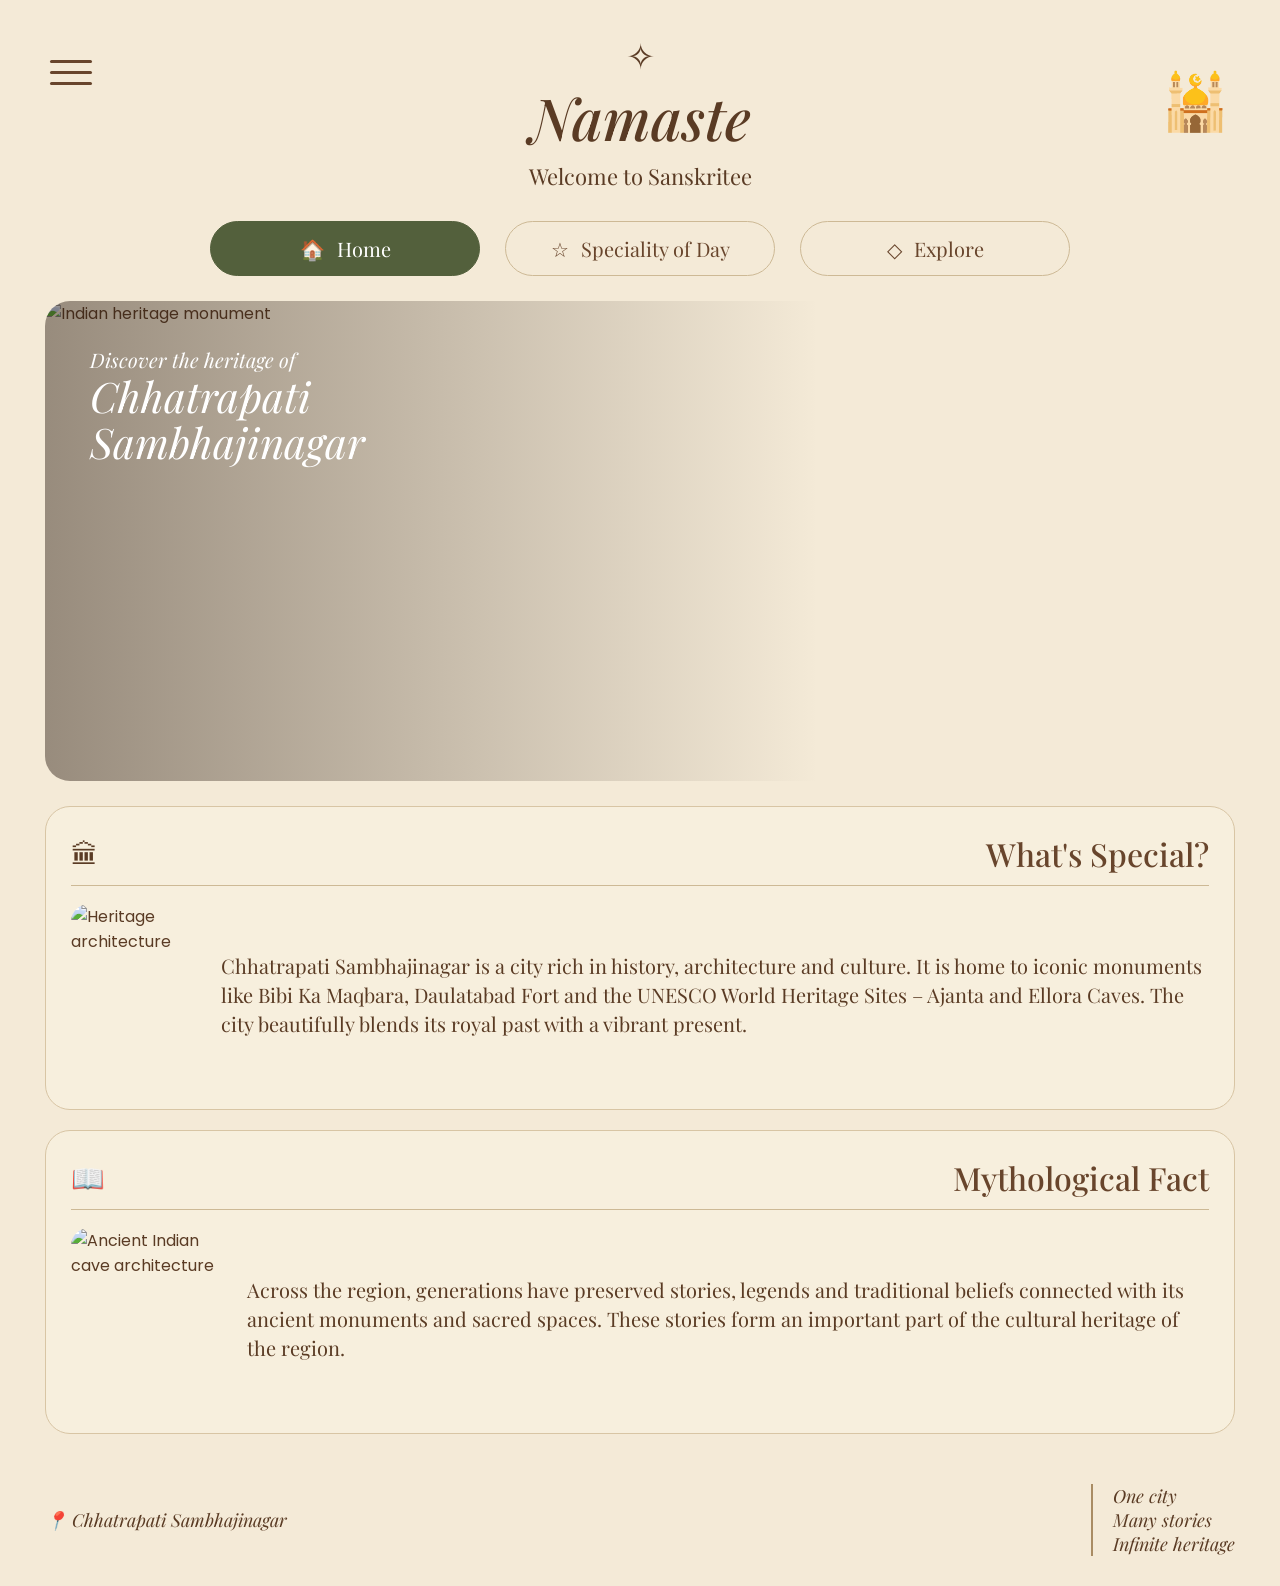
==== Frontend/index.html @ 2ec431cc "Initial frontend" ====
<!DOCTYPE html>
<html lang="en">
<head>
    <meta charset="UTF-8">
    <meta name="viewport" content="width=device-width, initial-scale=1.0">

    <title>Sanskriti - Heritage of Chhatrapati Sambhajinagar</title>

    <link rel="stylesheet" href="style.css">

    <!-- Google Fonts -->
    <link rel="preconnect" href="https://fonts.googleapis.com">
    <link rel="preconnect" href="https://fonts.gstatic.com" crossorigin>
    <link href="https://fonts.googleapis.com/css2?family=Playfair+Display:ital,wght@0,400;0,500;0,600;1,500&family=Poppins:wght@300;400;500;600&display=swap" rel="stylesheet">
</head>

<body>

    <!-- HEADER -->
    <header class="header">

        <div class="menu-icon">
            <span></span>
            <span></span>
            <span></span>
        </div>

        <div class="logo">
            <div class="lotus">✧</div>
            <h1>Namaste</h1>
            <p>Welcome to Sanskritee</p>
        </div>

        <div class="monument-icon">
            🕌
        </div>

    </header>


    <!-- NAVIGATION -->
    <nav class="navigation">

        <a href="index.html" class="nav-button active">
            🏠
            <span>Home</span>
        </a>

        <a href="events.html" class="nav-button">
            ☆
            <span>Speciality of Day</span>
        </a>

        <a href="explore.html" class="nav-button">
            ◇
            <span>Explore</span>
        </a>

    </nav>


    <!-- HERO SECTION -->
    <main>

        <section class="hero">

            <img
                src="https://images.unsplash.com/photo-1564507592333-c60657eea523?auto=format&fit=crop&w=1400&q=80"
                alt="Indian heritage monument"
            >

            <div class="hero-overlay"></div>

            <div class="hero-text">
                <p>Discover the heritage of</p>
                <h2>Chhatrapati<br>Sambhajinagar</h2>
            </div>

        </section>


        <!-- WHAT'S SPECIAL -->
        <section class="info-card">

            <div class="section-title">
                <span class="section-icon">🏛</span>
                <h2>What's Special?</h2>
            </div>

            <div class="info-content">

                <img
                    src="https://images.unsplash.com/photo-1564507592333-c60657eea523?auto=format&fit=crop&w=600&q=80"
                    alt="Heritage architecture"
                >

                <p>
                    Chhatrapati Sambhajinagar is a city rich in history,
                    architecture and culture. It is home to iconic monuments
                    like Bibi Ka Maqbara, Daulatabad Fort and the UNESCO
                    World Heritage Sites – Ajanta and Ellora Caves.
                    The city beautifully blends its royal past with a
                    vibrant present.
                </p>

            </div>

        </section>


        <!-- MYTHOLOGICAL FACT -->
        <section class="info-card">

            <div class="section-title">
                <span class="section-icon">📖</span>
                <h2>Mythological Fact</h2>
            </div>

            <div class="info-content">

                <img
                    src="https://images.unsplash.com/photo-1606298855672-3efb63017be8?auto=format&fit=crop&w=600&q=80"
                    alt="Ancient Indian cave architecture"
                >

                <p>
                    Across the region, generations have preserved stories,
                    legends and traditional beliefs connected with its
                    ancient monuments and sacred spaces. These stories form
                    an important part of the cultural heritage of the region.
                </p>

            </div>

        </section>

    </main>


    <!-- FOOTER -->
    <footer class="footer">

        <div>
            📍 Chhatrapati Sambhajinagar
        </div>

        <div class="footer-message">
            <strong>One city</strong>
            <strong>Many stories</strong>
            <strong>Infinite heritage</strong>
        </div>

    </footer>

</body>
</html>
---- Frontend/style.css ----
/* =========================
   BASIC SETUP
========================= */

* {
    margin: 0;
    padding: 0;
    box-sizing: border-box;
}

body {
    background: #f4ead7;
    color: #5a3b24;
    font-family: "Poppins", sans-serif;
}


/* =========================
   HEADER
========================= */

.header {
    min-height: 180px;
    position: relative;

    display: flex;
    align-items: center;
    justify-content: center;

    padding: 30px 50px;
}


/* Hamburger */

.menu-icon {
    position: absolute;
    left: 50px;
    top: 60px;

    width: 42px;
    cursor: pointer;
}

.menu-icon span {
    display: block;
    height: 3px;
    background: #68452c;
    margin-bottom: 8px;
    border-radius: 5px;
}


/* Logo */

.logo {
    text-align: center;
}

.lotus {
    font-size: 35px;
    margin-bottom: -5px;
}

.logo h1 {
    font-family: "Playfair Display", serif;
    font-size: 58px;
    font-style: italic;
    font-weight: 500;
}

.logo p {
    font-family: "Playfair Display", serif;
    font-size: 22px;
    margin-top: 5px;
}


/* Monument */

.monument-icon {
    position: absolute;
    right: 50px;
    top: 60px;

    font-size: 55px;
}


/* =========================
   NAVIGATION
========================= */

.navigation {
    display: flex;
    justify-content: center;
    gap: 25px;

    padding: 0 30px 25px;
}

.nav-button {
    min-width: 270px;

    padding: 13px 25px;

    border: 1px solid #cdb995;
    border-radius: 35px;

    text-decoration: none;
    color: #68452c;

    display: flex;
    align-items: center;
    justify-content: center;
    gap: 12px;

    font-family: "Playfair Display", serif;
    font-size: 20px;

    transition: 0.3s;
}

.nav-button:hover {
    background: #e8dbc2;
}

.nav-button.active {
    background: #53603c;
    color: white;
    border-color: #53603c;
}


/* =========================
   MAIN
========================= */

main {
    max-width: 1250px;
    margin: auto;
    padding: 0 30px;
}


/* =========================
   HERO
========================= */

.hero {
    height: 480px;

    position: relative;

    overflow: hidden;

    border-radius: 25px;

    margin-bottom: 25px;
}

.hero img {
    width: 100%;
    height: 100%;

    object-fit: cover;
}

.hero-overlay {
    position: absolute;
    inset: 0;

    background: linear-gradient(
        90deg,
        rgba(40, 25, 15, 0.45),
        transparent 65%
    );
}

.hero-text {
    position: absolute;
    left: 45px;
    top: 45px;

    color: white;
}

.hero-text p {
    font-family: "Playfair Display", serif;
    font-size: 20px;
    font-style: italic;
}

.hero-text h2 {
    font-family: "Playfair Display", serif;
    font-style: italic;
    font-size: 42px;
    font-weight: 400;
    line-height: 1.1;
}


/* =========================
   INFORMATION CARDS
========================= */

.info-card {
    border: 1px solid #d8c5a4;
    border-radius: 25px;

    padding: 25px;

    margin-bottom: 20px;

    background: rgba(255, 250, 240, 0.25);
}


/* Section heading */

.section-title {
    display: flex;
    align-items: center;

    gap: 18px;

    border-bottom: 1px solid #cdb995;

    padding-bottom: 10px;

    margin-bottom: 20px;
}

.section-title h2 {
    font-family: "Playfair Display", serif;
    font-size: 32px;
    font-weight: 500;
}

.section-icon {
    font-size: 35px;
}


/* Content */

.info-content {
    display: flex;
    align-items: center;

    gap: 30px;
}

.info-content img {
    width: 300px;
    height: 180px;

    object-fit: cover;

    border-radius: 18px;
}

.info-content p {
    font-family: "Playfair Display", serif;
    font-size: 20px;

    line-height: 1.45;
}


/* =========================
   FOOTER
========================= */

.footer {
    max-width: 1250px;

    margin: auto;

    padding: 30px;

    display: flex;
    justify-content: space-between;
    align-items: center;

    font-family: "Playfair Display", serif;
    font-style: italic;
    font-size: 18px;
}

.footer-message {
    display: flex;
    flex-direction: column;

    border-left: 2px solid #a98c64;

    padding-left: 20px;
}

.footer-message strong {
    font-weight: 400;
}


/* =========================
   MOBILE
========================= */

@media (max-width: 800px) {

    .header {
        min-height: 150px;
    }

    .logo h1 {
        font-size: 42px;
    }

    .logo p {
        font-size: 16px;
    }

    .menu-icon {
        left: 20px;
        top: 45px;
    }

    .monument-icon {
        right: 20px;
        top: 45px;
        font-size: 35px;
    }

    .navigation {
        gap: 8px;
    }

    .nav-button {
        min-width: auto;
        flex: 1;

        font-size: 14px;
        padding: 12px 8px;
    }

    .hero {
        height: 350px;
    }

    .hero-text {
        left: 25px;
        top: 30px;
    }

    .hero-text h2 {
        font-size: 30px;
    }

    .info-content {
        flex-direction: column;
        align-items: flex-start;
    }

    .info-content img {
        width: 100%;
    }

    .footer {
        flex-direction: column;
        align-items: flex-start;
        gap: 20px;
    }
}
/* =========================
   EXPLORE PAGE
========================= */

.explore-heading {
    text-align: center;
    padding: 35px 20px 20px;
}

.explore-heading p:first-child {
    font-family: "Playfair Display", serif;
    font-style: italic;
    font-size: 20px;
}

.explore-heading h2 {
    font-family: "Playfair Display", serif;
    font-size: 40px;
    font-weight: 500;
    margin: 8px 0;
}

.explore-description {
    max-width: 650px;
    margin: auto;
    line-height: 1.6;
}


/* SEARCH */

.search-box {
    max-width: 700px;
    margin: 20px auto;

    display: flex;
    align-items: center;
    gap: 12px;

    background: #fffaf0;

    border: 1px solid #d4c09c;
    border-radius: 30px;

    padding: 14px 20px;
}

.search-box span {
    font-size: 20px;
}

.search-box input {
    width: 100%;

    border: none;
    outline: none;

    background: transparent;

    font-family: "Poppins", sans-serif;
    font-size: 16px;
}


/* FILTERS */

.filters {
    display: flex;
    justify-content: center;
    gap: 12px;

    flex-wrap: wrap;

    margin: 20px 0 30px;
}

.filter {
    border: 1px solid #cdb995;
    background: transparent;

    color: #68452c;

    padding: 10px 22px;

    border-radius: 25px;

    font-family: "Poppins", sans-serif;

    cursor: pointer;
}

.active-filter {
    background: #53603c;
    color: white;
}


/* LOCATION BAR */

.location-bar {
    display: flex;
    align-items: center;
    gap: 15px;

    background: #e8ddc7;

    border-radius: 18px;

    padding: 18px 22px;

    margin-bottom: 35px;
}

.location-bar > span {
    font-size: 25px;
}

.location-bar p {
    font-size: 13px;
    margin-top: 3px;
}

.location-bar button {
    margin-left: auto;

    border: none;

    background: #53603c;
    color: white;

    padding: 11px 18px;

    border-radius: 20px;

    cursor: pointer;
}


/* PLACES */

.places-section {
    padding-bottom: 40px;
}

.places-title {
    display: flex;
    justify-content: space-between;
    align-items: center;

    margin-bottom: 20px;
}

.places-title h2 {
    font-family: "Playfair Display", serif;
    font-size: 30px;
}

.places-title span {
    font-size: 14px;
}


/* GRID */

.places-grid {
    display: grid;

    grid-template-columns: repeat(2, 1fr);

    gap: 25px;
}


/* PLACE CARD */

.place-card {
    background: #fffaf0;

    border: 1px solid #d8c5a4;

    border-radius: 22px;

    overflow: hidden;

    transition: 0.3s;
}

.place-card:hover {
    transform: translateY(-5px);
}

.place-card > img {
    width: 100%;
    height: 230px;

    object-fit: cover;
}

.place-info {
    padding: 20px;
}

.category {
    display: inline-block;

    background: #e7dcc5;

    padding: 5px 12px;

    border-radius: 15px;

    font-size: 12px;
}

.place-info h3 {
    font-family: "Playfair Display", serif;

    font-size: 26px;

    margin: 10px 0;
}

.place-info p {
    font-size: 14px;

    line-height: 1.5;

    margin-bottom: 18px;
}

.place-bottom {
    display: flex;
    justify-content: space-between;
    align-items: center;

    border-top: 1px solid #ded0b5;

    padding-top: 15px;

    font-size: 13px;
}

.place-bottom a {
    color: #53603c;

    font-weight: 600;

    text-decoration: none;
}


/* MOBILE */

@media (max-width: 800px) {

    .explore-heading h2 {
        font-size: 30px;
    }

    .location-bar {
        flex-wrap: wrap;
    }

    .location-bar button {
        margin-left: 0;
    }

    .places-grid {
        grid-template-columns: 1fr;
    }

}
/* =========================
   PLACE DETAILS PAGE
========================= */

.back-button {
    display: inline-block;

    margin: 20px 0;

    color: #68452c;

    text-decoration: none;

    font-size: 15px;
}


/* PLACE HERO */

.place-hero {
    height: 470px;

    position: relative;

    overflow: hidden;

    border-radius: 25px;

    margin-bottom: 20px;
}

.place-hero img {
    width: 100%;
    height: 100%;

    object-fit: cover;
}

.place-hero-overlay {
    position: absolute;
    inset: 0;

    background: linear-gradient(
        transparent 25%,
        rgba(40, 25, 15, 0.8)
    );
}

.place-hero-content {
    position: absolute;

    bottom: 40px;
    left: 45px;

    color: white;

    max-width: 700px;
}

.place-hero-content span {
    font-size: 13px;
    letter-spacing: 2px;
}

.place-hero-content h2 {
    font-family: "Playfair Display", serif;

    font-size: 52px;

    margin: 5px 0;
}

.place-hero-content p {
    font-size: 16px;
}


/* QUICK ACTIONS */

.quick-actions {
    display: flex;
    align-items: center;
    gap: 15px;

    margin-bottom: 25px;

    padding: 18px;

    background: #e8ddc7;

    border-radius: 20px;
}

.distance {
    display: flex;
    align-items: center;
    gap: 12px;

    margin-right: auto;
}

.distance > span {
    font-size: 25px;
}

.distance strong {
    display: block;
    font-size: 18px;
}

.distance small {
    display: block;
    font-size: 12px;
}

.action-button {
    border: 1px solid #53603c;

    background: #53603c;

    color: white;

    padding: 12px 20px;

    border-radius: 25px;

    cursor: pointer;

    font-family: "Poppins", sans-serif;
}


/* GENERAL DETAIL CARD */

.detail-card,
.story-card,
.perspectives,
.photos-section,
.map-section {
    background: rgba(255, 250, 240, 0.35);

    border: 1px solid #d8c5a4;

    border-radius: 24px;

    padding: 28px;

    margin-bottom: 22px;
}


/* HEADINGS */

.detail-heading {
    display: flex;
    align-items: center;

    gap: 15px;

    padding-bottom: 12px;

    margin-bottom: 18px;

    border-bottom: 1px solid #cdb995;
}

.detail-heading span {
    font-size: 28px;
}

.detail-heading h2 {
    font-family: "Playfair Display", serif;

    font-size: 31px;
}

.detail-card > p,
.story-card > p {
    font-family: "Playfair Display", serif;

    font-size: 19px;

    line-height: 1.6;
}


/* STORIES */

.story-label {
    display: flex;
    align-items: center;

    gap: 10px;

    font-size: 12px;

    letter-spacing: 1.5px;

    color: #53603c;

    margin-bottom: 10px;
}

.story-card h2 {
    font-family: "Playfair Display", serif;

    font-size: 34px;

    margin-bottom: 15px;
}

.fact-box,
.belief-note {
    margin-top: 20px;

    padding: 18px;

    border-radius: 15px;

    background: #e8ddc7;
}

.fact-box p,
.belief-note p {
    margin-top: 5px;

    font-size: 14px;

    line-height: 1.5;
}


/* CULTURAL PERSPECTIVES */

.perspective-grid {
    display: grid;

    grid-template-columns: repeat(4, 1fr);

    gap: 15px;
}

.perspective-card {
    background: #fffaf0;

    border: 1px solid #d8c5a4;

    border-radius: 18px;

    padding: 20px;

    transition: 0.3s;
}

.perspective-card:hover {
    transform: translateY(-4px);
}

.perspective-card > div {
    font-size: 28px;

    margin-bottom: 8px;
}

.perspective-card h3 {
    font-family: "Playfair Display", serif;

    font-size: 20px;

    margin-bottom: 8px;
}

.perspective-card p {
    font-size: 13px;

    line-height: 1.5;
}


/* PHOTOS */

.photo-grid {
    display: grid;

    grid-template-columns: 2fr 1fr 1fr;

    gap: 12px;
}

.photo-grid img {
    width: 100%;
    height: 230px;

    object-fit: cover;

    border-radius: 16px;
}

.photo-grid img:first-child {
    height: 300px;
}


/* MAP */

.map-placeholder {
    min-height: 350px;

    border-radius: 20px;

    background:
        linear-gradient(
            rgba(220, 211, 190, 0.85),
            rgba(220, 211, 190, 0.85)
        ),
        repeating-linear-gradient(
            45deg,
            #d8cbb2,
            #d8cbb2 2px,
            #eee5d3 2px,
            #eee5d3 25px
        );

    display: flex;

    flex-direction: column;

    justify-content: center;

    align-items: center;

    text-align: center;
}

.map-pin {
    font-size: 45px;
}

.map-placeholder h3 {
    font-family: "Playfair Display", serif;

    font-size: 28px;

    margin: 8px;
}

.map-placeholder p {
    margin-bottom: 20px;
}

.navigate-button {
    background: #53603c;

    color: white;

    border: none;

    padding: 13px 25px;

    border-radius: 25px;

    font-family: "Poppins", sans-serif;

    cursor: pointer;
}


/* MOBILE */

@media (max-width: 800px) {

    .place-hero {
        height: 380px;
    }

    .place-hero-content {
        left: 25px;
        bottom: 25px;
    }

    .place-hero-content h2 {
        font-size: 38px;
    }

    .quick-actions {
        flex-wrap: wrap;
    }

    .distance {
        width: 100%;
    }

    .perspective-grid {
        grid-template-columns: 1fr 1fr;
    }

    .photo-grid {
        grid-template-columns: 1fr;
    }

    .photo-grid img,
    .photo-grid img:first-child {
        height: 220px;
    }

}
/* =========================
   SPECIALITY / EVENTS PAGE
========================= */

.events-intro {
    text-align: center;

    max-width: 800px;

    margin: 55px auto 35px;
}

.small-title {
    color: #53603c;

    font-size: 13px;

    letter-spacing: 2px;

    margin-bottom: 10px;
}

.events-intro h2 {
    font-family: "Playfair Display", serif;

    font-size: 48px;

    color: #68452c;

    margin-bottom: 12px;
}

.events-intro > p:last-child {
    font-size: 17px;

    line-height: 1.7;
}


/* DATE CARD */

.date-card {
    display: flex;

    align-items: center;

    justify-content: space-between;

    gap: 20px;

    background: #e8ddc7;

    border-radius: 22px;

    padding: 22px 28px;

    margin-bottom: 30px;
}

.date-card > div {
    display: flex;

    align-items: center;

    gap: 15px;
}

.date-icon {
    font-size: 30px;
}

.date-card strong {
    font-size: 17px;
}

.date-card p {
    margin-top: 4px;

    font-size: 13px;
}

.date-card input {
    border: 1px solid #cdb995;

    background: #fffaf0;

    color: #68452c;

    padding: 12px 16px;

    border-radius: 12px;

    font-family: "Poppins", sans-serif;

    font-size: 14px;
}


/* SPECIAL EVENT */

.special-event {
    display: grid;

    grid-template-columns: 1fr 1fr;

    overflow: hidden;

    border-radius: 25px;

    background: #fffaf0;

    border: 1px solid #d8c5a4;

    margin-bottom: 35px;
}

.event-image {
    position: relative;

    min-height: 430px;
}

.event-image img {
    width: 100%;

    height: 100%;

    object-fit: cover;
}

.event-badge {
    position: absolute;

    top: 22px;
    left: 22px;

    background: #53603c;

    color: white;

    padding: 10px 15px;

    border-radius: 20px;

    font-size: 11px;

    letter-spacing: 1px;
}

.event-content {
    padding: 45px;
}

.event-label {
    color: #53603c;

    font-size: 12px;

    letter-spacing: 2px;
}

.event-content h2 {
    font-family: "Playfair Display", serif;

    font-size: 38px;

    color: #68452c;

    margin: 10px 0 15px;
}

.event-content > p {
    line-height: 1.7;

    font-size: 15px;
}

.event-info {
    margin: 25px 0;
}

.event-info > div {
    display: flex;

    align-items: center;

    gap: 12px;

    padding: 13px 0;

    border-bottom: 1px solid #dfceb1;
}

.event-info span {
    font-size: 23px;
}

.event-info strong,
.event-info small {
    display: block;
}

.event-info small {
    margin-top: 3px;

    font-size: 12px;
}

.primary-event-button {
    background: #53603c;

    color: white;

    border: none;

    padding: 13px 22px;

    border-radius: 25px;

    font-family: "Poppins", sans-serif;

    cursor: pointer;
}


/* RECOMMENDATIONS */

.recommendations {
    margin-bottom: 30px;
}

.section-title {
    display: flex;

    align-items: end;

    justify-content: space-between;

    margin-bottom: 18px;
}

.section-title > div {
    display: flex;

    align-items: center;

    gap: 12px;
}

.section-title span {
    font-size: 27px;
}

.section-title h2 {
    font-family: "Playfair Display", serif;

    font-size: 32px;

    color: #68452c;
}

.section-title p {
    font-size: 12px;
}


/* RECOMMENDATION CARD */

.recommendation-card {
    display: grid;

    grid-template-columns: 70px 260px 1fr;

    align-items: stretch;

    overflow: hidden;

    background: #fffaf0;

    border: 1px solid #d8c5a4;

    border-radius: 20px;

    margin-bottom: 18px;

    min-height: 200px;
}

.rank {
    display: flex;

    justify-content: center;

    align-items: center;

    font-family: "Playfair Display", serif;

    font-size: 25px;

    color: #53603c;
}

.recommendation-image img {
    width: 100%;

    height: 100%;

    min-height: 200px;

    object-fit: cover;
}

.recommendation-content {
    padding: 25px;
}

.category {
    font-size: 11px;

    letter-spacing: 1.5px;

    color: #53603c;
}

.recommendation-content h3 {
    font-family: "Playfair Display", serif;

    color: #68452c;

    font-size: 27px;

    margin: 7px 0;
}

.recommendation-content p {
    font-size: 13px;

    line-height: 1.5;

    max-width: 650px;
}

.recommendation-bottom {
    display: flex;

    justify-content: space-between;

    align-items: center;

    margin-top: 18px;

    padding-top: 12px;

    border-top: 1px solid #dfceb1;

    font-size: 12px;
}

.recommendation-bottom a {
    color: #53603c;

    font-weight: 600;

    text-decoration: none;
}


/* SMART RECOMMENDATION */

.smart-recommendation {
    display: flex;

    align-items: center;

    gap: 20px;

    background: #e8ddc7;

    border-radius: 22px;

    padding: 25px 30px;

    margin-bottom: 35px;
}

.smart-icon {
    font-size: 35px;
}

.smart-recommendation h2 {
    font-family: "Playfair Display", serif;

    font-size: 25px;

    color: #68452c;

    margin-bottom: 6px;
}

.smart-recommendation p {
    font-size: 13px;

    line-height: 1.6;
}


/* MOBILE */

@media (max-width: 800px) {

    .events-intro h2 {
        font-size: 38px;
    }

    .date-card {
        flex-direction: column;

        align-items: stretch;
    }

    .date-card input {
        width: 100%;
    }

    .special-event {
        grid-template-columns: 1fr;
    }

    .event-image {
        min-height: 300px;
    }

    .event-content {
        padding: 30px;
    }

    .recommendation-card {
        grid-template-columns: 50px 1fr;
    }

    .recommendation-image {
        grid-column: 2;
    }

    .recommendation-image img {
        height: 220px;
    }

    .recommendation-content {
        grid-column: 1 / -1;
    }

    .section-title {
        flex-direction: column;

        align-items: flex-start;

        gap: 8px;
    }
}
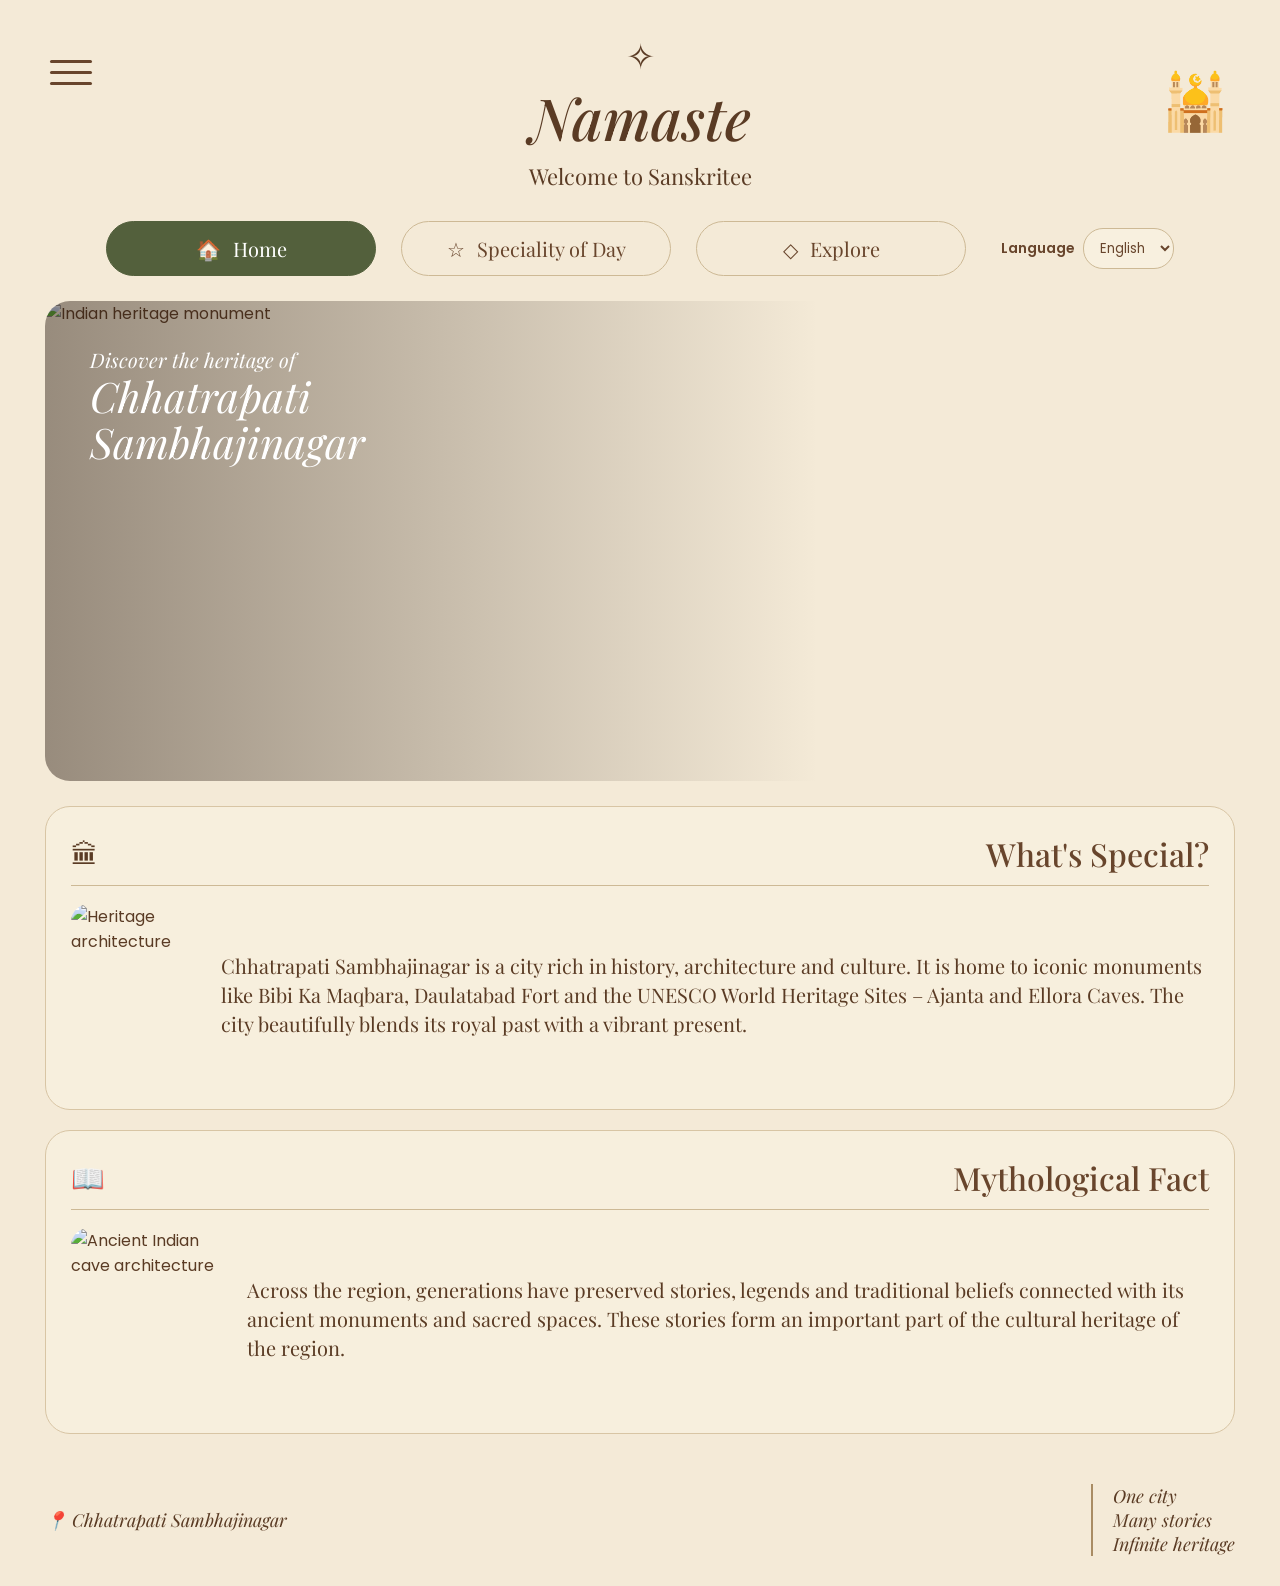
==== commit 3fb3f441: "Updated frontend features 1" ====
--- a/Frontend/index.html
+++ b/Frontend/index.html
@@ -55,7 +55,14 @@
             ◇
             <span>Explore</span>
         </a>
-
+                <div class="language-selector">
+            <label for="languageSelect">Language</label>
+            <select id="languageSelect">
+                <option value="en">English</option>
+                <option value="hi">हिंदी</option>
+                <option value="mr">मराठी</option>
+            </select>
+        </div>
     </nav>
 
 
@@ -151,6 +158,6 @@
         </div>
 
     </footer>
-
+    <script src="script.js"></script>
 </body>
 </html>
--- a/Frontend/style.css
+++ b/Frontend/style.css
@@ -1508,4 +1508,451 @@
 
         gap: 8px;
     }
+}
+/* =========================================
+   TRIP PLANNER
+========================================= */
+
+.trip-container,
+.itinerary-container {
+    max-width: 1100px;
+    margin: 70px auto;
+    padding: 0 30px;
+}
+
+.trip-container h2,
+.itinerary-container h2 {
+    font-size: 52px;
+    margin: 10px 0;
+}
+
+.trip-intro {
+    font-size: 20px;
+    max-width: 700px;
+    line-height: 1.6;
+    margin-bottom: 40px;
+}
+
+.trip-card {
+    background: #f8f0df;
+    border: 1px solid #d8c39b;
+    border-radius: 30px;
+    padding: 40px;
+}
+
+.trip-card h3 {
+    font-size: 25px;
+    margin-top: 30px;
+}
+
+.trip-card label {
+    display: block;
+    margin: 15px 0 8px;
+    font-weight: 600;
+}
+
+.trip-card input,
+.trip-card select {
+    width: 100%;
+    padding: 16px;
+    border-radius: 12px;
+    border: 1px solid #d8c39b;
+    background: #fffaf0;
+    font-size: 16px;
+    font-family: inherit;
+}
+
+
+/* INTERESTS */
+
+.interest-options {
+    display: flex;
+    flex-wrap: wrap;
+    gap: 12px;
+    margin-top: 15px;
+}
+
+.interest {
+    padding: 13px 20px;
+    border-radius: 30px;
+    border: 1px solid #d8c39b;
+    background: transparent;
+    color: #68452e;
+    cursor: pointer;
+    font-size: 16px;
+}
+
+.interest.active {
+    background: #55663c;
+    color: white;
+}
+
+
+/* LOCATION */
+
+.location-box {
+    display: flex;
+    align-items: center;
+    gap: 15px;
+    background: #e9ddc5;
+    padding: 20px;
+    border-radius: 18px;
+    margin-top: 15px;
+}
+
+.location-box p {
+    margin: 5px 0 0;
+}
+
+.location-box button {
+    margin-left: auto;
+    border: none;
+    background: #55663c;
+    color: white;
+    padding: 12px 18px;
+    border-radius: 25px;
+    cursor: pointer;
+}
+
+
+/* GENERATE BUTTON */
+
+.generate-btn {
+    display: inline-block;
+    margin-top: 35px;
+    background: #55663c;
+    color: white;
+    border: none;
+    padding: 17px 30px;
+    border-radius: 30px;
+    font-size: 17px;
+    cursor: pointer;
+    text-decoration: none;
+}
+
+
+/* =========================================
+   ITINERARY
+========================================= */
+
+.trip-summary {
+    display: grid;
+    grid-template-columns: repeat(3, 1fr);
+    gap: 20px;
+    margin: 40px 0;
+}
+
+.trip-summary div {
+    background: #e9ddc5;
+    padding: 25px;
+    border-radius: 20px;
+}
+
+.trip-summary span {
+    display: block;
+    font-size: 25px;
+    margin-bottom: 10px;
+}
+
+.trip-summary strong {
+    display: block;
+    font-size: 18px;
+}
+
+.trip-summary small {
+    display: block;
+    margin-top: 5px;
+}
+
+
+.day-section {
+    margin: 50px 0;
+}
+
+.day-title {
+    border-bottom: 1px solid #d8c39b;
+    margin-bottom: 25px;
+}
+
+.day-title span {
+    font-size: 13px;
+    letter-spacing: 3px;
+}
+
+.day-title h3 {
+    font-size: 32px;
+    margin: 8px 0 20px;
+}
+
+
+.timeline-item {
+    display: grid;
+    grid-template-columns: 130px 1fr;
+    gap: 25px;
+    margin-bottom: 25px;
+}
+
+.time {
+    font-weight: bold;
+    padding-top: 25px;
+}
+
+
+.timeline-card {
+    background: #fffaf0;
+    border: 1px solid #d8c39b;
+    border-radius: 22px;
+    padding: 25px;
+}
+
+.category {
+    font-size: 12px;
+    letter-spacing: 2px;
+}
+
+.timeline-card h3 {
+    font-size: 28px;
+    margin: 10px 0;
+}
+
+.timeline-card p {
+    line-height: 1.6;
+}
+
+.distance {
+    margin: 20px 0;
+}
+
+.navigate-btn {
+    color: #55663c;
+    font-weight: bold;
+    text-decoration: none;
+}
+
+
+.map-section {
+    background: #e9ddc5;
+    padding: 35px;
+    border-radius: 25px;
+    margin-bottom: 60px;
+}
+
+
+/* =========================================
+   MOBILE
+========================================= */
+
+@media (max-width: 700px) {
+
+    .trip-container,
+    .itinerary-container {
+        padding: 0 18px;
+    }
+
+    .trip-container h2,
+    .itinerary-container h2 {
+        font-size: 38px;
+    }
+
+    .trip-card {
+        padding: 25px;
+    }
+
+    .location-box {
+        flex-direction: column;
+        align-items: flex-start;
+    }
+
+    .location-box button {
+        margin-left: 0;
+    }
+
+    .trip-summary {
+        grid-template-columns: 1fr;
+    }
+
+    .timeline-item {
+        grid-template-columns: 1fr;
+        gap: 5px;
+    }
+
+    .time {
+        padding-top: 10px;
+    }
+
+}
+.trip-planner-banner {
+    margin: 60px 0;
+    padding: 40px;
+    border-radius: 28px;
+    background: #55663c;
+    color: white;
+    display: flex;
+    align-items: center;
+    justify-content: space-between;
+    gap: 30px;
+}
+
+.trip-planner-banner h2 {
+    font-size: 36px;
+    margin: 10px 0;
+}
+
+.trip-planner-banner p {
+    max-width: 600px;
+    line-height: 1.6;
+}
+
+.trip-planner-banner .generate-btn {
+    background: #f8f0df;
+    color: #68452e;
+    white-space: nowrap;
+}
+.trip-result-card {
+    margin-top: 30px;
+    padding: 24px;
+    border-radius: 16px;
+}
+.trip-result-card p {
+    padding: 14px 0;
+    margin: 0;
+    border-bottom: 1px solid #ddd;
+}
+.itinerary-subtitle {
+    margin-top: -8px;
+    margin-bottom: 10px;
+    font-size: 14px;
+    opacity: 0.7;
+}
+/* =========================
+   TRIP PAGE HEADER FIX
+========================= */
+
+.top-section {
+    min-height: 180px;
+    position: relative;
+    display: flex;
+    align-items: center;
+    justify-content: center;
+    padding: 30px 50px;
+}
+
+.menu {
+    position: absolute;
+    left: 50px;
+    top: 60px;
+    font-size: 30px;
+    cursor: pointer;
+}
+
+.brand {
+    text-align: center;
+}
+
+.star {
+    font-size: 35px;
+    margin-bottom: -5px;
+}
+
+.brand h1 {
+    font-family: "Playfair Display", serif;
+    font-size: 58px;
+    font-style: italic;
+    font-weight: 500;
+}
+
+.brand p {
+    font-family: "Playfair Display", serif;
+    font-size: 22px;
+    margin-top: 5px;
+}
+
+.temple {
+    position: absolute;
+    right: 50px;
+    top: 60px;
+    font-size: 55px;
+}
+
+.main-nav {
+    display: flex;
+    justify-content: center;
+    gap: 25px;
+    padding: 0 30px 25px;
+}
+
+.main-nav a {
+    padding: 13px 25px;
+    border: 1px solid #cdb995;
+    border-radius: 35px;
+    text-decoration: none;
+    color: #68452c;
+    display: flex;
+    align-items: center;
+    justify-content: center;
+    gap: 12px;
+    font-family: "Playfair Display", serif;
+    font-size: 20px;
+}
+.itinerary-date {
+    font-size: 14px;
+    margin-bottom: 12px;
+    opacity: 0.75;
+}
+/* =========================
+   TRIP RESULT POLISH
+========================= */
+
+.trip-result-card {
+    background: #f8f0df;
+    border: 1px solid #d8c5a5;
+    box-shadow: 0 8px 25px rgba(80, 50, 30, 0.08);
+}
+
+.trip-result-card h3 {
+    font-family: "Playfair Display", serif;
+    font-size: 28px;
+    color: #68452e;
+    margin-bottom: 12px;
+}
+
+.trip-result-card a {
+    color: #9a5b32;
+    font-weight: 600;
+    text-decoration: none;
+}
+
+.trip-result-card a:hover {
+    text-decoration: underline;
+}
+/* =========================
+   LANGUAGE SELECTOR
+========================= */
+
+.language-selector {
+    display: flex;
+    align-items: center;
+    gap: 8px;
+    margin-left: 10px;
+}
+
+.language-selector label {
+    font-size: 14px;
+    color: #68452c;
+    font-weight: 600;
+}
+
+.language-selector select {
+    padding: 9px 12px;
+    border: 1px solid #cdb995;
+    border-radius: 20px;
+    background: #f8f0df;
+    color: #68452c;
+    font-family: "Poppins", sans-serif;
+    cursor: pointer;
+    outline: none;
+}
+
+.language-selector select:focus {
+    border-color: #9a5b32;
 }
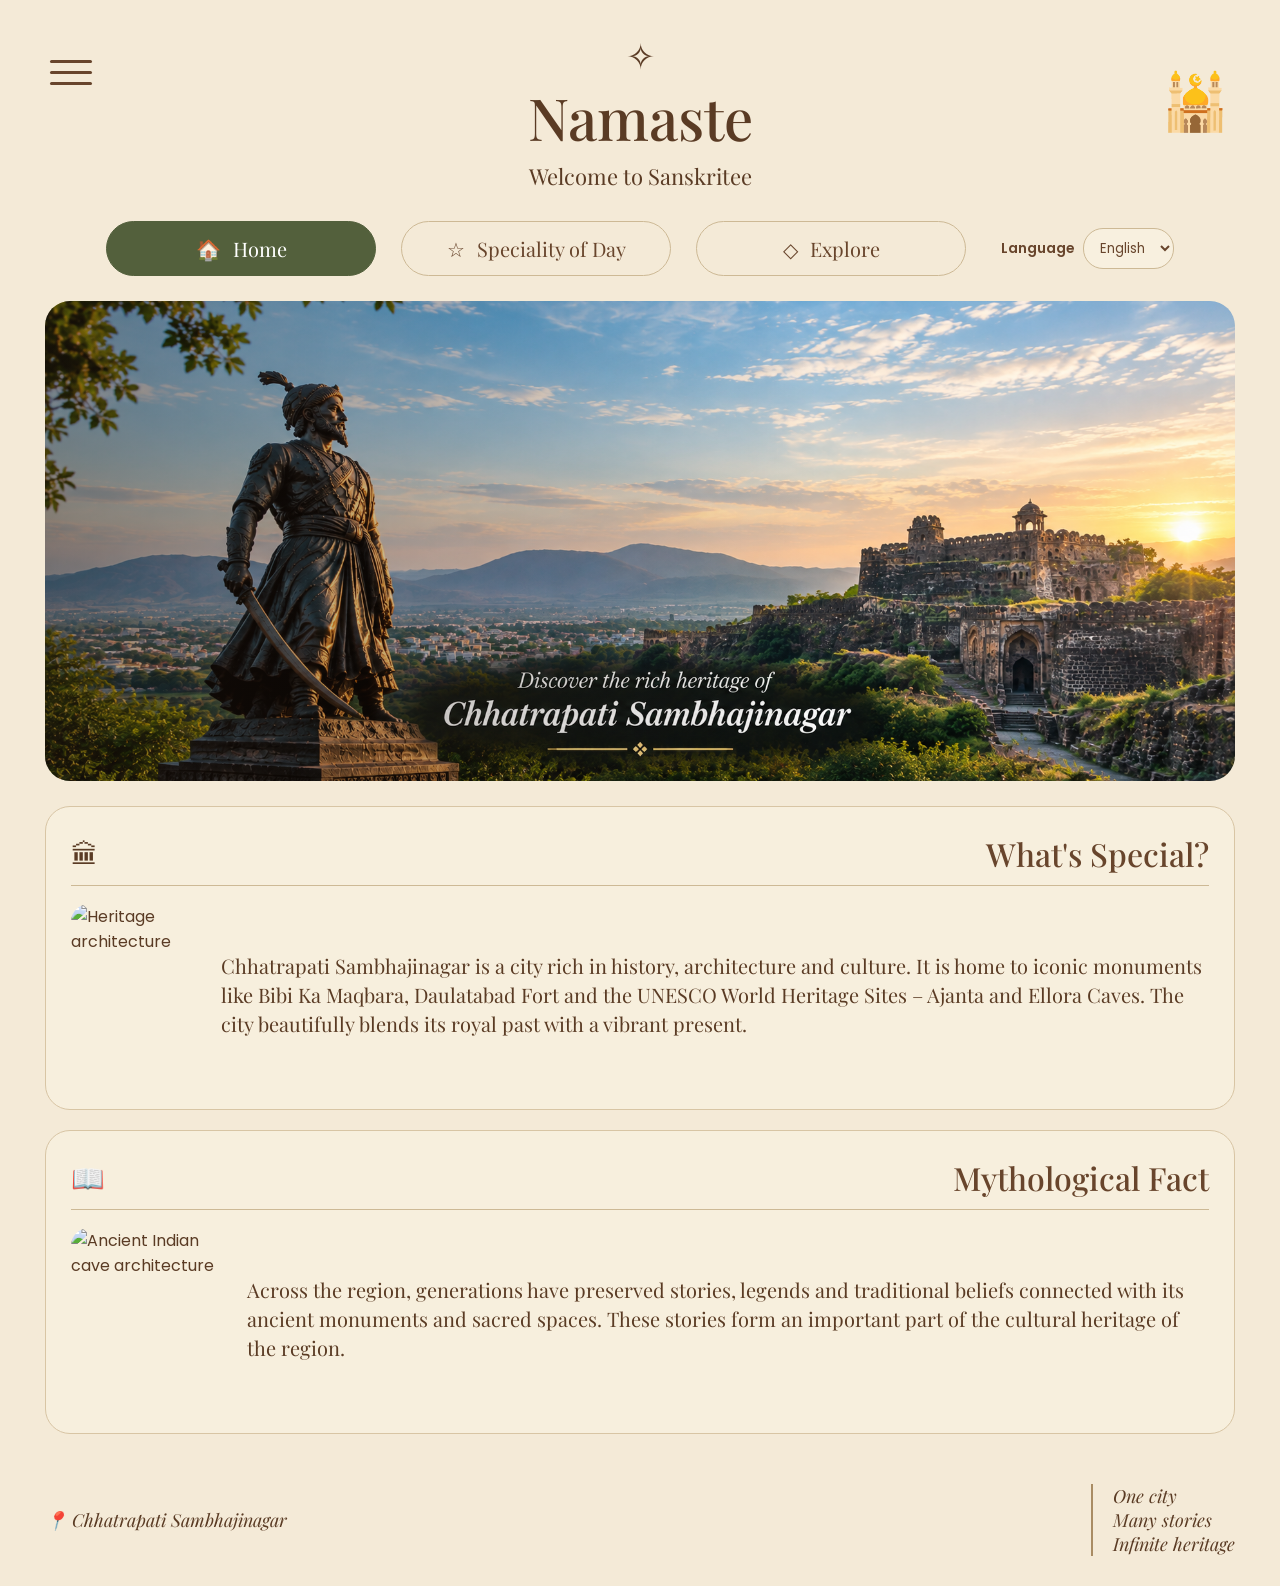
==== commit 107950fd: "Update Sanskritee frontend" ====
--- a/Frontend/index.html
+++ b/Frontend/index.html
@@ -72,17 +72,11 @@
         <section class="hero">
 
             <img
-                src="https://images.unsplash.com/photo-1564507592333-c60657eea523?auto=format&fit=crop&w=1400&q=80"
+                src="../assets/images/csn.png"
                 alt="Indian heritage monument"
             >
 
             <div class="hero-overlay"></div>
-
-            <div class="hero-text">
-                <p>Discover the heritage of</p>
-                <h2>Chhatrapati<br>Sambhajinagar</h2>
-            </div>
-
         </section>
 
 
--- a/Frontend/style.css
+++ b/Frontend/style.css
@@ -65,7 +65,6 @@
 .logo h1 {
     font-family: "Playfair Display", serif;
     font-size: 58px;
-    font-style: italic;
     font-weight: 500;
 }
 
@@ -117,7 +116,7 @@
 
     font-family: "Playfair Display", serif;
     font-size: 20px;
-
+        
     transition: 0.3s;
 }
 
@@ -822,10 +821,9 @@
 .detail-card > p,
 .story-card > p {
     font-family: "Playfair Display", serif;
-
     font-size: 19px;
-
-    line-height: 1.6;
+    line-height: 1.7;
+    color: #4b4035;
 }
 
 
@@ -1955,4 +1953,971 @@
 
 .language-selector select:focus {
     border-color: #9a5b32;
+}
+/* =========================================================
+   KARNAPURA MELA PAGE
+   This section only affects karnapura.html
+   ========================================================= */
+
+.karnapura-page {
+    background: #f4ead7;
+    color: #5a3b24;
+}
+
+
+/* =========================
+   HERO
+   ========================= */
+
+.kp-hero {
+    width: min(1180px, 92%);
+    margin: 55px auto 70px;
+
+    display: grid;
+    grid-template-columns: 1.15fr 0.85fr;
+
+    background: #fffaf0;
+
+    border-radius: 28px;
+    overflow: hidden;
+
+    box-shadow: 0 18px 45px rgba(90, 59, 36, 0.12);
+}
+
+.kp-hero-image {
+    min-height: 560px;
+    position: relative;
+    overflow: hidden;
+}
+
+.kp-hero-image::after {
+    content: "";
+    position: absolute;
+    inset: 0;
+
+    background: linear-gradient(
+        90deg,
+        rgba(0, 0, 0, 0.02),
+        rgba(0, 0, 0, 0.15)
+    );
+}
+
+.kp-hero-image img {
+    width: 100%;
+    height: 100%;
+    min-height: 560px;
+
+    object-fit: cover;
+    display: block;
+
+    transition: transform 0.5s ease;
+}
+
+.kp-hero:hover .kp-hero-image img {
+    transform: scale(1.03);
+}
+
+
+.kp-hero-content {
+    padding: 65px 55px;
+
+    display: flex;
+    flex-direction: column;
+    justify-content: center;
+}
+
+.kp-category {
+    display: inline-block;
+
+    width: fit-content;
+
+    padding: 8px 16px;
+
+    border-radius: 30px;
+
+    background: #ead8bb;
+
+    color: #805b35;
+
+    font-size: 12px;
+    font-weight: 600;
+    letter-spacing: 1.5px;
+}
+
+.kp-hero-content h1 {
+    margin: 22px 0 18px;
+
+    font-family: "Playfair Display", serif;
+
+    font-size: clamp(42px, 5vw, 68px);
+    line-height: 1.05;
+
+    color: #4e301d;
+}
+
+.kp-hero-content > p {
+    max-width: 520px;
+
+    margin: 0 0 35px;
+
+    color: #795b43;
+
+    font-size: 16px;
+    line-height: 1.9;
+}
+
+
+.kp-meta {
+    display: flex;
+    flex-direction: column;
+    gap: 18px;
+
+    padding-top: 28px;
+
+    border-top: 1px solid #dfcdb1;
+}
+
+.kp-meta > div {
+    display: flex;
+    align-items: center;
+    gap: 14px;
+}
+
+.kp-meta-icon {
+    width: 42px;
+    height: 42px;
+
+    display: flex;
+    align-items: center;
+    justify-content: center;
+
+    border-radius: 50%;
+
+    background: #ead8bb;
+
+    font-size: 18px;
+}
+
+.kp-meta small {
+    display: block;
+
+    margin-bottom: 3px;
+
+    color: #9a7959;
+
+    font-size: 10px;
+    font-weight: 600;
+    letter-spacing: 1.5px;
+}
+
+.kp-meta strong {
+    color: #5a3b24;
+
+    font-size: 13px;
+    font-weight: 500;
+}
+
+
+/* =========================
+   INTRO
+   ========================= */
+
+.kp-intro {
+    width: min(800px, 90%);
+
+    margin: 0 auto 90px;
+
+    text-align: center;
+}
+
+.kp-eyebrow {
+    display: inline-block;
+
+    color: #a2774d;
+
+    font-size: 11px;
+    font-weight: 600;
+    letter-spacing: 2px;
+}
+
+.kp-intro h2 {
+    margin: 15px 0 22px;
+
+    font-family: "Playfair Display", serif;
+
+    color: #4e301d;
+
+    font-size: clamp(32px, 4vw, 48px);
+    line-height: 1.2;
+}
+
+.kp-intro p {
+    margin: auto;
+
+    color: #795b43;
+
+    font-size: 15px;
+    line-height: 1.9;
+}
+
+
+/* =========================
+   GENERAL SECTION
+   ========================= */
+
+.kp-section {
+    width: min(1180px, 92%);
+
+    margin: 0 auto 90px;
+}
+
+.kp-section-heading {
+    display: flex;
+
+    align-items: flex-end;
+    justify-content: space-between;
+
+    gap: 30px;
+
+    margin-bottom: 35px;
+}
+
+.kp-section-heading > div {
+    display: flex;
+    align-items: center;
+    gap: 12px;
+}
+
+.kp-section-heading > div > span {
+    color: #b48655;
+    font-size: 18px;
+}
+
+.kp-section-heading h2 {
+    margin: 0;
+
+    font-family: "Playfair Display", serif;
+
+    color: #4e301d;
+
+    font-size: 34px;
+}
+
+.kp-section-heading > p {
+    margin: 0;
+
+    color: #927255;
+
+    font-size: 13px;
+}
+
+
+/* =========================
+   INFO CARDS
+   ========================= */
+
+.kp-info-grid {
+    display: grid;
+
+    grid-template-columns: repeat(3, 1fr);
+
+    gap: 22px;
+}
+
+.kp-info-card {
+    position: relative;
+
+    padding: 35px 30px 32px;
+
+    background: #fffaf0;
+
+    border: 1px solid #eadcc6;
+
+    border-radius: 20px;
+
+    box-shadow: 0 10px 30px rgba(90, 59, 36, 0.06);
+
+    transition: transform 0.3s ease, box-shadow 0.3s ease;
+}
+
+.kp-info-card:hover {
+    transform: translateY(-7px);
+
+    box-shadow: 0 18px 35px rgba(90, 59, 36, 0.12);
+}
+
+.kp-card-icon {
+    width: 58px;
+    height: 58px;
+
+    display: flex;
+    align-items: center;
+    justify-content: center;
+
+    margin-bottom: 22px;
+
+    border-radius: 50%;
+
+    background: #efe0c7;
+
+    font-size: 25px;
+}
+
+.kp-info-card > span {
+    position: absolute;
+
+    top: 28px;
+    right: 28px;
+
+    color: #c3a77f;
+
+    font-size: 12px;
+    font-weight: 600;
+}
+
+.kp-info-card h3 {
+    margin: 0 0 12px;
+
+    font-family: "Playfair Display", serif;
+
+    color: #573821;
+
+    font-size: 24px;
+}
+
+.kp-info-card p {
+    margin: 0;
+
+    color: #80664e;
+
+    font-size: 13px;
+    line-height: 1.8;
+}
+
+
+/* =========================
+   DATE SECTION
+   ========================= */
+
+.kp-date-section {
+    width: min(1180px, 92%);
+
+    margin: 0 auto 90px;
+
+    position: relative;
+
+    display: flex;
+    align-items: center;
+
+    gap: 35px;
+
+    padding: 55px 65px;
+
+    background: #6b452b;
+
+    border-radius: 25px;
+
+    overflow: hidden;
+
+    box-shadow: 0 18px 40px rgba(90, 59, 36, 0.18);
+}
+
+.kp-date-section::before {
+    content: "✦";
+
+    position: absolute;
+
+    right: 45px;
+    top: 20px;
+
+    color: rgba(255, 255, 255, 0.12);
+
+    font-size: 100px;
+}
+
+.kp-date-decoration {
+    width: 70px;
+    height: 70px;
+
+    flex-shrink: 0;
+
+    display: flex;
+    align-items: center;
+    justify-content: center;
+
+    border: 1px solid rgba(255, 255, 255, 0.25);
+
+    border-radius: 50%;
+
+    color: #f4d9a8;
+
+    font-size: 25px;
+}
+
+.kp-date-content {
+    position: relative;
+    z-index: 1;
+}
+
+.kp-date-content .kp-eyebrow {
+    color: #e4c798;
+}
+
+.kp-date-content h2 {
+    margin: 8px 0 10px;
+
+    font-family: "Playfair Display", serif;
+
+    color: #fff7e8;
+
+    font-size: 38px;
+}
+
+.kp-date-content > p {
+    max-width: 650px;
+
+    margin: 0 0 25px;
+
+    color: #eadbc4;
+
+    font-size: 14px;
+    line-height: 1.8;
+}
+
+.kp-date-box {
+    display: inline-flex;
+
+    align-items: center;
+
+    gap: 25px;
+
+    padding: 14px 20px;
+
+    background: rgba(255, 255, 255, 0.1);
+
+    border: 1px solid rgba(255, 255, 255, 0.15);
+
+    border-radius: 12px;
+}
+
+.kp-date-box small {
+    display: block;
+
+    margin-bottom: 4px;
+
+    color: #d9bc8c;
+
+    font-size: 9px;
+    letter-spacing: 1.5px;
+}
+
+.kp-date-box strong {
+    color: #fff8e9;
+
+    font-size: 16px;
+    font-weight: 500;
+}
+
+.kp-date-box > span {
+    font-size: 24px;
+}
+
+
+/* =========================
+   EXPERIENCE CARDS
+   ========================= */
+
+.kp-experience-grid {
+    display: grid;
+
+    grid-template-columns: repeat(4, 1fr);
+
+    gap: 18px;
+}
+
+.kp-experience-card {
+    position: relative;
+
+    min-height: 290px;
+
+    padding: 30px 25px;
+
+    background: #fffaf0;
+
+    border: 1px solid #eadcc6;
+
+    border-radius: 18px;
+
+    overflow: hidden;
+
+    transition: transform 0.3s ease;
+}
+
+.kp-experience-card:hover {
+    transform: translateY(-6px);
+}
+
+.kp-number {
+    position: absolute;
+
+    top: 18px;
+    right: 20px;
+
+    color: #d8c09e;
+
+    font-size: 12px;
+    font-weight: 600;
+}
+
+.kp-experience-icon {
+    font-size: 32px;
+
+    margin-bottom: 22px;
+}
+
+.kp-experience-card h3 {
+    margin: 0 0 12px;
+
+    font-family: "Playfair Display", serif;
+
+    color: #573821;
+
+    font-size: 23px;
+}
+
+.kp-experience-card p {
+    margin: 0;
+
+    color: #80664e;
+
+    font-size: 13px;
+    line-height: 1.8;
+}
+
+
+/* =========================
+   CULTURAL STORY
+   ========================= */
+
+.kp-story {
+    width: min(1180px, 92%);
+
+    margin: 0 auto 90px;
+
+    display: grid;
+
+    grid-template-columns: 1fr 1fr;
+
+    gap: 70px;
+
+    padding: 65px;
+
+    background: #ead8bb;
+
+    border-radius: 25px;
+}
+
+.kp-story-left h2 {
+    max-width: 500px;
+
+    margin: 15px 0 0;
+
+    font-family: "Playfair Display", serif;
+
+    color: #4e301d;
+
+    font-size: clamp(32px, 4vw, 45px);
+
+    line-height: 1.2;
+}
+
+.kp-story-right {
+    display: flex;
+    flex-direction: column;
+    justify-content: center;
+}
+
+.kp-story-right p {
+    margin: 0;
+
+    color: #6e5038;
+
+    font-size: 15px;
+    line-height: 1.9;
+}
+
+.kp-story-line {
+    width: 70px;
+    height: 2px;
+
+    margin: 25px 0 15px;
+
+    background: #a4774e;
+}
+
+.kp-story-right > span {
+    color: #987552;
+
+    font-size: 10px;
+    letter-spacing: 1.5px;
+}
+
+
+/* =========================
+   LOCATION
+   ========================= */
+
+.kp-visit-section {
+    margin-bottom: 60px;
+}
+
+.kp-location-card {
+    position: relative;
+
+    display: flex;
+    align-items: center;
+
+    gap: 25px;
+
+    padding: 40px;
+
+    background: #fffaf0;
+
+    border: 1px solid #eadcc6;
+
+    border-radius: 20px;
+
+    overflow: hidden;
+}
+
+.kp-location-icon {
+    width: 70px;
+    height: 70px;
+
+    flex-shrink: 0;
+
+    display: flex;
+    align-items: center;
+    justify-content: center;
+
+    border-radius: 50%;
+
+    background: #ead8bb;
+
+    font-size: 28px;
+}
+
+.kp-location-content h3 {
+    margin: 6px 0 8px;
+
+    font-family: "Playfair Display", serif;
+
+    color: #573821;
+
+    font-size: 28px;
+}
+
+.kp-location-content p {
+    margin: 0;
+
+    color: #80664e;
+
+    font-size: 14px;
+    line-height: 1.7;
+}
+
+.kp-location-note {
+    margin-top: 15px;
+
+    color: #9a7049;
+
+    font-size: 12px;
+    font-weight: 500;
+}
+
+.kp-location-pattern {
+    position: absolute;
+
+    right: 40px;
+
+    color: #ead8bb;
+
+    font-size: 100px;
+}
+
+
+/* =========================
+   TIP
+   ========================= */
+
+.kp-tip {
+    width: min(1000px, 92%);
+
+    margin: 0 auto 70px;
+
+    display: flex;
+    align-items: center;
+
+    gap: 25px;
+
+    padding: 35px 40px;
+
+    background: #f9f0df;
+
+    border-left: 5px solid #b48655;
+
+    border-radius: 15px;
+
+    box-shadow: 0 8px 25px rgba(90, 59, 36, 0.05);
+}
+
+.kp-tip-icon {
+    width: 58px;
+    height: 58px;
+
+    flex-shrink: 0;
+
+    display: flex;
+    align-items: center;
+    justify-content: center;
+
+    border-radius: 50%;
+
+    background: #ead8bb;
+
+    font-size: 25px;
+}
+
+.kp-tip h2 {
+    margin: 7px 0 7px;
+
+    font-family: "Playfair Display", serif;
+
+    color: #573821;
+
+    font-size: 25px;
+}
+
+.kp-tip p {
+    margin: 0;
+
+    color: #80664e;
+
+    font-size: 13px;
+    line-height: 1.7;
+}
+
+
+/* =========================
+   BUTTONS
+   ========================= */
+
+.kp-navigation {
+    width: min(1180px, 92%);
+
+    margin: 0 auto 80px;
+
+    display: flex;
+
+    justify-content: center;
+
+    gap: 18px;
+
+    flex-wrap: wrap;
+}
+
+.kp-primary-button,
+.kp-secondary-button {
+    display: inline-flex;
+
+    align-items: center;
+    justify-content: center;
+
+    min-height: 50px;
+
+    padding: 0 25px;
+
+    border-radius: 30px;
+
+    text-decoration: none;
+
+    font-size: 13px;
+    font-weight: 500;
+
+    transition: all 0.3s ease;
+}
+
+.kp-primary-button {
+    background: #6b452b;
+
+    color: #fff8eb;
+
+    box-shadow: 0 8px 18px rgba(90, 59, 36, 0.15);
+}
+
+.kp-primary-button:hover {
+    background: #54351f;
+
+    transform: translateY(-2px);
+}
+
+.kp-secondary-button {
+    background: transparent;
+
+    color: #6b452b;
+
+    border: 1px solid #b99770;
+}
+
+.kp-secondary-button:hover {
+    background: #ead8bb;
+
+    transform: translateY(-2px);
+}
+
+
+/* =========================
+   MOBILE
+   ========================= */
+
+@media (max-width: 900px) {
+
+    .kp-hero {
+        grid-template-columns: 1fr;
+    }
+
+    .kp-hero-image {
+        min-height: 400px;
+    }
+
+    .kp-hero-image img {
+        min-height: 400px;
+    }
+
+    .kp-hero-content {
+        padding: 45px 35px;
+    }
+
+    .kp-info-grid {
+        grid-template-columns: 1fr;
+    }
+
+    .kp-experience-grid {
+        grid-template-columns: repeat(2, 1fr);
+    }
+
+    .kp-story {
+        grid-template-columns: 1fr;
+
+        gap: 30px;
+
+        padding: 45px 35px;
+    }
+
+}
+
+
+@media (max-width: 600px) {
+
+    .kp-hero {
+        width: 94%;
+        margin-top: 30px;
+
+        border-radius: 20px;
+    }
+
+    .kp-hero-image {
+        min-height: 300px;
+    }
+
+    .kp-hero-image img {
+        min-height: 300px;
+    }
+
+    .kp-hero-content {
+        padding: 35px 25px;
+    }
+
+    .kp-hero-content h1 {
+        font-size: 42px;
+    }
+
+    .kp-section,
+    .kp-intro,
+    .kp-date-section,
+    .kp-story,
+    .kp-tip,
+    .kp-navigation {
+        width: 94%;
+    }
+
+    .kp-section-heading {
+        display: block;
+    }
+
+    .kp-section-heading h2 {
+        font-size: 29px;
+    }
+
+    .kp-section-heading > p {
+        margin-top: 8px;
+    }
+
+    .kp-date-section {
+        padding: 40px 25px;
+
+        display: block;
+    }
+
+    .kp-date-decoration {
+        margin-bottom: 20px;
+    }
+
+    .kp-date-content h2 {
+        font-size: 32px;
+    }
+
+    .kp-date-box {
+        width: 100%;
+
+        box-sizing: border-box;
+    }
+
+    .kp-experience-grid {
+        grid-template-columns: 1fr;
+    }
+
+    .kp-experience-card {
+        min-height: auto;
+    }
+
+    .kp-story {
+        padding: 40px 25px;
+    }
+
+    .kp-location-card {
+        padding: 30px 25px;
+
+        align-items: flex-start;
+    }
+
+    .kp-location-pattern {
+        display: none;
+    }
+
+    .kp-tip {
+        align-items: flex-start;
+
+        padding: 28px 22px;
+    }
+
+    .kp-navigation {
+        flex-direction: column;
+    }
+
+    .kp-primary-button,
+    .kp-secondary-button {
+        width: 100%;
+    }
+
 }
